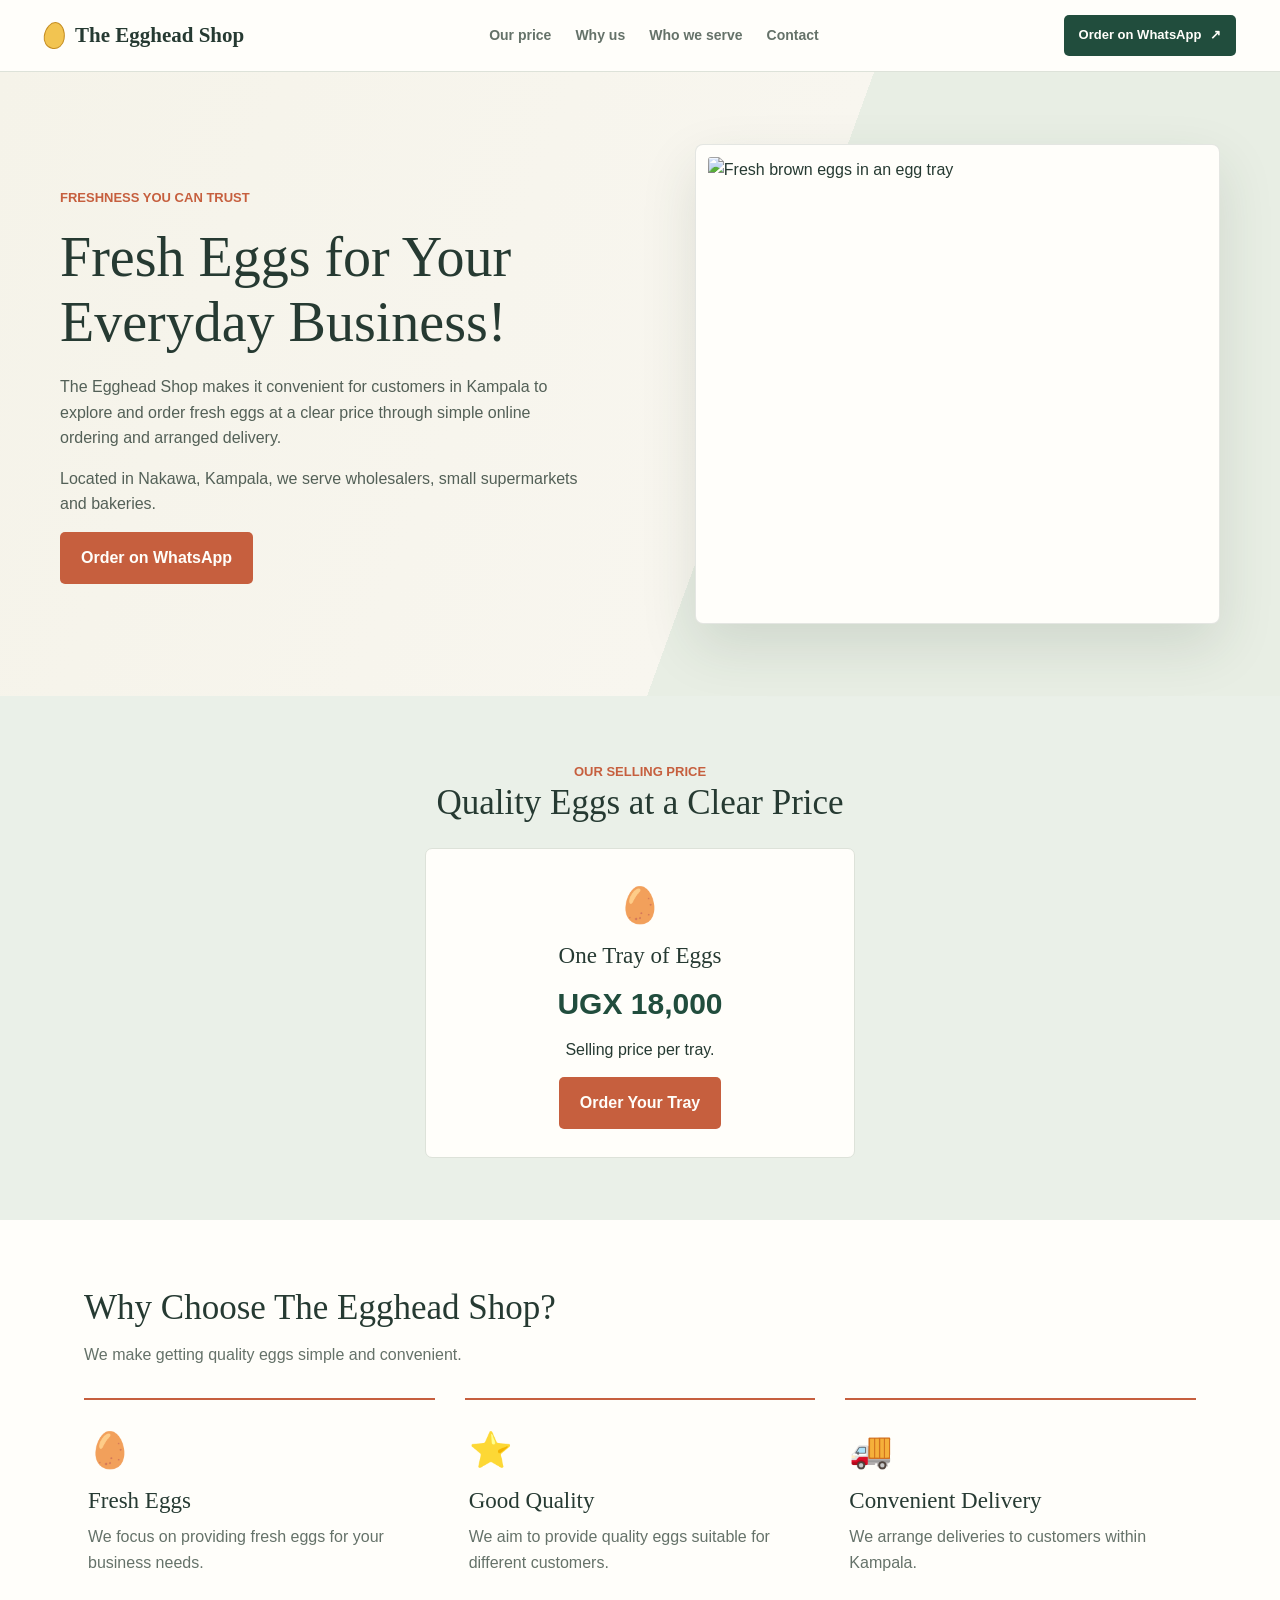
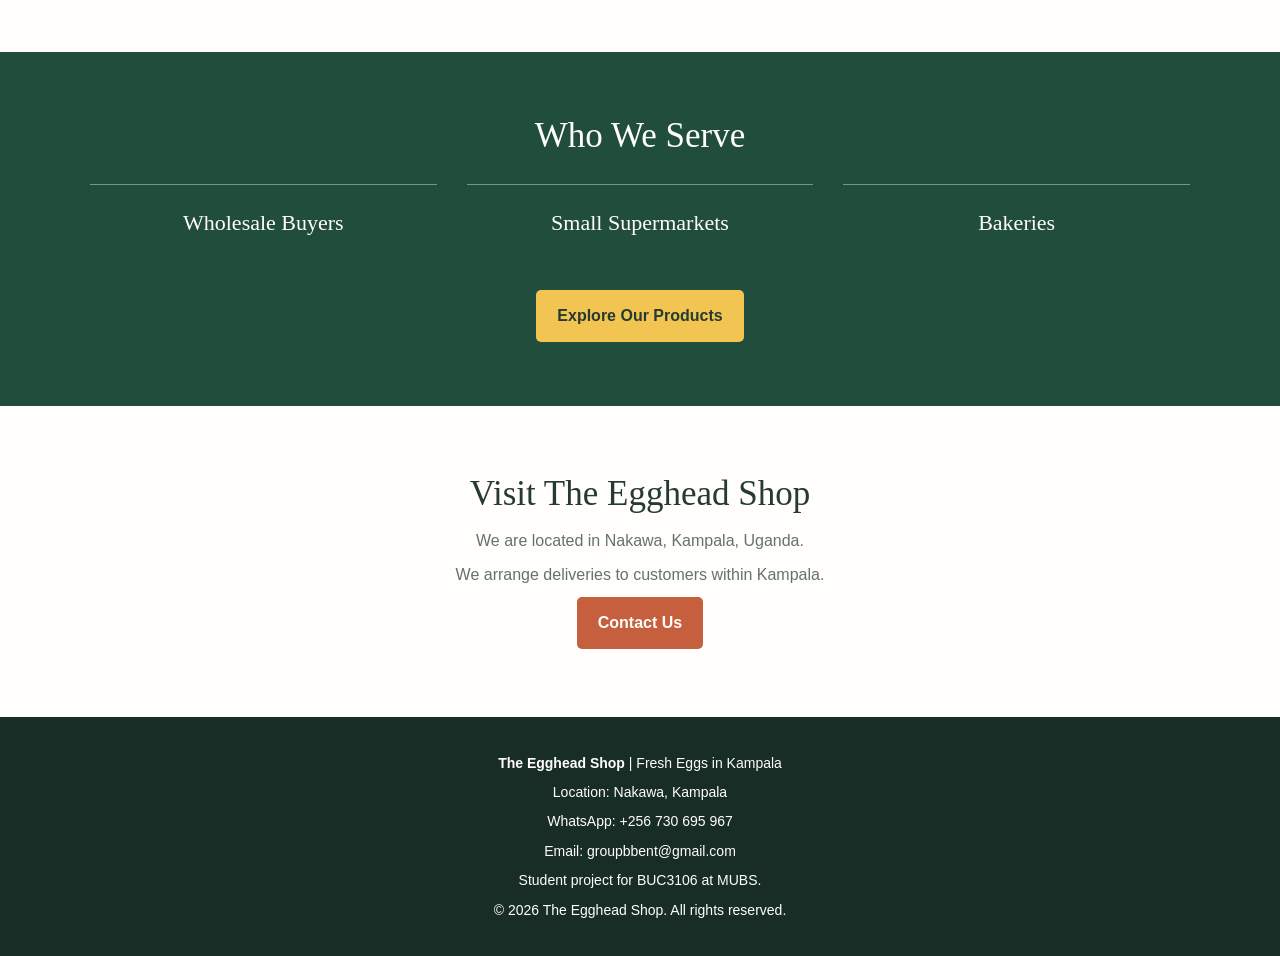
==== index.html @ 6b2ec55c "Add files via upload" ====
<!DOCTYPE html>
<html lang="en">
<head>
    <!-- Basic information about the website -->
    <meta charset="UTF-8">
    <meta name="viewport" content="width=device-width, initial-scale=1.0">
    <meta name="description" content="Fresh eggs for wholesalers, supermarkets and bakeries in Nakawa, Kampala. Order a tray from The Egghead Shop on WhatsApp.">
    <title>The Egghead Shop | Fresh Eggs in Kampala</title>

    <!-- Connect this page to the design file -->
    <link rel="stylesheet" href="style.css">
</head>

<body>

    <!-- WEBSITE NAVIGATION MENU -->
    <header id="home">
        <nav class="navbar">

            <a href="#home" class="logo">
                <span class="logo-mark" aria-hidden="true"></span>
                <span>The Egghead Shop</span>
            </a>

            <div class="nav-links" aria-label="Main navigation">
                <a href="#price">Our price</a>
                <a href="#benefits">Why us</a>
                <a href="#customers">Who we serve</a>
                <a href="#contact">Contact</a>
            </div>

            <a class="nav-order" href="https://wa.me/256730695967" target="_blank" rel="noopener noreferrer">Order on WhatsApp <span aria-hidden="true">↗</span></a>

        </nav>
    </header>


    <!-- MAIN WELCOME SECTION -->
    <main>

        <section class="hero">

            <div class="hero-content">

                <span class="small-heading">
                    FRESHNESS YOU CAN TRUST
                </span>

                <h1>
                    Fresh Eggs for Your Everyday Business!
                </h1>

                <p>
                    The Egghead Shop makes it convenient for
                    customers in Kampala to explore and order
                    fresh eggs at a clear price through simple
                    online ordering and arranged delivery.
                </p>

                <p>
                    Located in Nakawa, Kampala, we serve
                    wholesalers, small supermarkets and bakeries.
                </p>

                <a class="btn"
                   href="https://wa.me/256730695967"
                         target="_blank" rel="noopener noreferrer">
                    Order on WhatsApp
                </a>

            </div>

            <!-- Main egg photograph -->
            <div class="hero-image">

                 <img src="images/images.avif"
                     alt="Fresh brown eggs in an egg tray">

            </div>

        </section>


        <!-- OUR PRICE SECTION -->
        <section class="section center price-section" id="price">

            <span class="small-heading">
                OUR SELLING PRICE
            </span>

            <h2>Quality Eggs at a Clear Price</h2>

            <div class="info-card">

                <span class="card-icon">🥚</span>

                <h3>One Tray of Eggs</h3>

                <p class="price">
                    UGX 18,000
                </p>

                <p>
                    Selling price per tray.
                </p>

                <a class="btn"
                   href="https://wa.me/256730695967"
                         target="_blank" rel="noopener noreferrer">
                    Order Your Tray
                </a>

            </div>

        </section>


        <!-- REASONS CUSTOMERS SHOULD CHOOSE US -->
        <section class="section benefits-section" id="benefits">

            <h2>Why Choose The Egghead Shop?</h2>

            <p class="section-intro">
                We make getting quality eggs simple and convenient.
            </p>

            <div class="three-columns">

                <div class="info-card">

                    <span class="card-icon">🥚</span>

                    <h3>Fresh Eggs</h3>

                    <p>
                        We focus on providing fresh eggs
                        for your business needs.
                    </p>

                </div>


                <div class="info-card">

                    <span class="card-icon">⭐</span>

                    <h3>Good Quality</h3>

                    <p>
                        We aim to provide quality eggs
                        suitable for different customers.
                    </p>

                </div>


                <div class="info-card">

                    <span class="card-icon">🚚</span>

                    <h3>Convenient Delivery</h3>

                    <p>
                        We arrange deliveries to customers
                        within Kampala.
                    </p>

                </div>

            </div>

        </section>


        <!-- CUSTOMERS WE SERVE -->
        <section class="business-section" id="customers">

            <h2>Who We Serve</h2>

            <div class="three-columns">

                <div class="customer-card">
                    Wholesale Buyers
                </div>

                <div class="customer-card">
                    Small Supermarkets
                </div>

                <div class="customer-card">
                    Bakeries
                </div>

            </div>

            <a href="#price" class="btn">
                Explore Our Products
            </a>

        </section>


        <!-- OUR BUSINESS LOCATION -->
        <section class="section center contact-section" id="contact">

            <h2>Visit The Egghead Shop</h2>

            <p>
                We are located in Nakawa, Kampala, Uganda.
            </p>

            <p>
                We arrange deliveries to customers
                within Kampala.
            </p>

            <a class="btn"
               href="https://wa.me/256730695967"
                    target="_blank" rel="noopener noreferrer">
                Contact Us
            </a>

        </section>

    </main>


    <!-- WEBSITE FOOTER -->
    <footer>

        <p>
            <strong>The Egghead Shop</strong>
            | Fresh Eggs in Kampala
        </p>

        <p>Location: Nakawa, Kampala</p>

        <p>WhatsApp: +256 730 695 967</p>

        <p>Email: groupbbent@gmail.com</p>

        <p>
            Student project for BUC3106 at MUBS.
        </p>

        <p>
            &copy; 2026 The Egghead Shop. All rights reserved.
        </p>

    </footer>

</body>
</html>
---- style.css ----
/* =========================================
   THE EGGHEAD SHOP WEBSITE
   Main CSS Design File
   ========================================= */


/* 1. WEBSITE COLOURS */

:root {
    --yellow: #F2C451;
    --yellow-dark: #C58D21;
    --charcoal: #263A32;
    --green: #214D3D;
    --rust: #C65F3E;
    --white: #FFFEFA;
    --light: #F4F4ED;
    --border: #DDE2D9;
    --muted: #657269;
}


/* 2. GENERAL WEBSITE SETTINGS */

* {
    margin: 0;
    padding: 0;
    box-sizing: border-box;
}

html {
    scroll-behavior: smooth;
}

body {
    font-family: "Trebuchet MS", Arial, sans-serif;
    color: var(--charcoal);
    background: var(--white);
    line-height: 1.6;
}

h1,
h2,
h3 {
    font-family: Georgia, "Times New Roman", serif;
    font-weight: 500;
    line-height: 1.15;
}

a {
    text-decoration: none;
    color: inherit;
}


/* 3. NAVIGATION MENU */

header {
    background-color: rgba(255, 254, 250, 0.97);
    border-bottom: 1px solid var(--border);
    position: sticky;
    top: 0;
    z-index: 100;
}

.navbar {
    max-width: 1240px;
    margin: auto;
    padding: 15px 24px;

    display: flex;
    justify-content: space-between;
    align-items: center;
    flex-wrap: wrap;
    gap: 22px;
}

.logo {
    display: inline-flex;
    align-items: center;
    gap: 10px;
    font-family: Georgia, "Times New Roman", serif;
    font-size: 21px;
    font-weight: 700;
    color: var(--charcoal);
    white-space: nowrap;
}

.logo-mark {
    width: 21px;
    height: 27px;
    display: inline-block;
    background: var(--yellow);
    border: 1px solid var(--yellow-dark);
    border-radius: 50% 50% 48% 48% / 58% 58% 42% 42%;
    transform: rotate(9deg);
}

.nav-links {
    display: flex;
    align-items: center;
    flex-wrap: wrap;
    gap: 24px;
}

.nav-links a {
    font-size: 14px;
    font-weight: 700;
    color: var(--muted);
    transition: color 0.2s ease;
}

.nav-links a:hover,
.nav-links a:focus-visible {
    color: var(--rust);
}

.nav-order {
    color: var(--white);
    background: var(--green);
    padding: 10px 15px;
    border-radius: 5px;
    font-size: 13px;
    font-weight: 700;
    white-space: nowrap;
}

.nav-order span {
    margin-left: 5px;
}


/* 4. HOMEPAGE HERO SECTION */

.hero {
    background: linear-gradient(110deg, #F5F3E9 0%, #F8F6EF 58%, #E8EEE4 58%, #E8EEE4 100%);
    padding: 72px max(24px, calc((100% - 1160px) / 2));
    display: grid;
    grid-template-columns: 1fr 0.92fr;
    align-items: center;
    gap: 64px;
}

.hero-content {
    max-width: 560px;
}

.small-heading {
    color: var(--rust);
    font-size: 13px;
    font-weight: 700;
    letter-spacing: 0;
}

.hero h1 {
    max-width: 590px;
    font-size: 56px;
    margin: 16px 0 20px;
}

.hero p {
    max-width: 530px;
    font-size: 16px;
    margin-bottom: 15px;
    color: #536057;
}

.hero-image {
    width: 100%;
    padding: 12px;
    background: var(--white);
    border: 1px solid rgba(38, 58, 50, 0.12);
    border-radius: 8px;
    box-shadow: 0 22px 55px rgba(38, 58, 50, 0.13);
}

.hero-image img {
    display: block;
    width: 100%;
    aspect-ratio: 1.1;
    object-fit: cover;
    border-radius: 3px;
}


/* 5. BUTTON DESIGN */

.btn {
    display: inline-block;
    background-color: var(--rust);
    color: var(--white);
    padding: 13px 21px;
    border-radius: 5px;
    font-weight: bold;
    border: none;
    cursor: pointer;
    transition: background-color 0.2s ease, transform 0.2s ease;
}

.btn:hover {
    background-color: #A94A2E;
    transform: translateY(-2px);
}


/* 6. GENERAL SECTION DESIGN */

.section {
    max-width: 1160px;
    margin: auto;
    padding: 68px 24px;
}

.section h2 {
    font-size: 35px;
    margin-bottom: 14px;
}

.section-intro {
    margin-bottom: 30px;
    color: var(--muted);
}

.center {
    text-align: center;
}


/* 7. PRICE AND INFORMATION CARDS */

.info-card {
    background-color: transparent;
    border: 0;
    padding: 24px;
    text-align: center;
}

.info-card h3 {
    margin: 10px 0;
    font-size: 23px;
}

.card-icon {
    font-size: 35px;
}

.price {
    color: var(--green);
    font-size: 30px;
    font-weight: 700;
    margin: 9px 0;
}

.info-card .btn {
    margin-top: 15px;
}

.price-section {
    max-width: none;
    background: #EAF0E8;
    padding: 62px 24px;
}

.price-section .info-card {
    max-width: 430px;
    margin: 25px auto 0;
    padding: 28px;
    background: var(--white);
    border: 1px solid var(--border);
    border-radius: 7px;
}

.benefits-section .three-columns {
    margin-top: 28px;
}

.benefits-section .info-card {
    padding: 22px 4px 8px;
    border-top: 2px solid var(--rust);
    text-align: left;
}

.benefits-section .info-card p {
    color: var(--muted);
}


/* 8. THREE-COLUMN LAYOUT */

.three-columns {
    display: grid;
    grid-template-columns: repeat(3, 1fr);
    gap: 30px;
}


/* 9. CUSTOMERS WE SERVE SECTION */

.business-section {
    background-color: var(--green);
    color: var(--white);
    text-align: center;
    padding: 64px 24px;
}

.business-section h2 {
    margin-bottom: 28px;
    font-size: 35px;
}

.business-section .three-columns {
    max-width: 1100px;
    margin: 0 auto;
}

.customer-card {
    padding: 20px 10px;
    font-family: Georgia, "Times New Roman", serif;
    font-size: 22px;
    border-top: 1px solid rgba(255, 254, 250, 0.4);
}

.business-section .btn {
    margin-top: 30px;
    background: var(--yellow);
    color: var(--charcoal);
}

.contact-section p {
    margin: 9px 0;
    color: var(--muted);
}


/* 10. PRODUCT PAGE DESIGN */

.product-grid {
    display: grid;
    grid-template-columns: repeat(3, 1fr);
    gap: 25px;
}

.product-card {
    border: 1px solid var(--border);
    border-radius: 12px;
    overflow: hidden;
    background-color: var(--white);
    transition: 0.3s;
}

.product-card:hover {
    transform: translateY(-5px);
    box-shadow: 0 5px 18px rgba(0, 0, 0, 0.10);
}

.product-card img {
    width: 100%;
    height: 220px;
    object-fit: cover;
}

.product-info {
    padding: 20px;
}

.product-info h3 {
    margin-bottom: 10px;
}

.product-info p {
    margin-bottom: 12px;
}

.product-info .btn {
    margin-top: 5px;
}

.notice {
    background-color: #FFF5CF;
    padding: 20px;
    margin-top: 35px;
    border-radius: 10px;
}


/* 11. ABOUT PAGE DESIGN */

.about-hero {
    background-color: var(--light);
    text-align: center;
    padding: 65px 20px;
}

.about-hero h1 {
    font-size: 38px;
    margin: 12px 0;
}

.about-content {
    display: grid;
    grid-template-columns: 1fr 1fr;
    gap: 40px;
    align-items: center;
}

.about-content p {
    margin: 12px 0;
}

.about-image {
    width: 100%;
    height: 320px;
    object-fit: cover;
    border-radius: 12px;
}


/* 12. PAYMENT PAGE DESIGN */

.sample-warning {
    background-color: #FFF2C6;
    border: 2px solid var(--yellow);
    padding: 22px;
    border-radius: 10px;
    margin-bottom: 25px;
}

.sample-warning h3 {
    margin-bottom: 8px;
}

.payment-card {
    background-color: var(--light);
    padding: 25px;
    margin: 20px 0;
    border-radius: 12px;
    border: 1px solid var(--border);
}

.payment-card h2 {
    font-size: 22px;
    margin-bottom: 12px;
}

.payment-card p {
    margin: 7px 0;
}

.payment-card ol {
    padding-left: 25px;
    margin-top: 15px;
}

.payment-card li {
    padding: 4px 0;
}

.payment-info {
    margin-top: 25px;
}


/* 13. POLICIES PAGE DESIGN */

.policy-section {
    display: grid;
    gap: 22px;
}

.policy-card {
    background-color: var(--light);
    border: 1px solid var(--border);
    border-radius: 12px;
    padding: 25px;
}

.policy-card h2 {
    font-size: 22px;
    margin-bottom: 12px;
}

.policy-card p {
    margin-bottom: 12px;
}

.policy-card ul {
    padding-left: 22px;
}


/* 14. WEBSITE FOOTER */

footer {
    background-color: #182D25;
    color: var(--white);
    text-align: center;
    padding: 28px 15px;
    margin-top: 0;
}

footer p {
    margin: 7px 0;
    font-size: 14px;
}


/* 15. MOBILE PHONE RESPONSIVENESS */

@media (max-width: 768px) {

    /* Arrange menu items neatly on phones */
    .navbar {
        flex-direction: column;
        text-align: center;
        gap: 13px;
    }

    .nav-links {
        justify-content: center;
        gap: 10px 18px;
    }

    .nav-order {
        padding: 8px 13px;
    }

    /* Make homepage section fit phone screens */
    .hero {
        grid-template-columns: 1fr;
        text-align: center;
        padding: 44px 20px;
        gap: 30px;
        background: #F5F3E9;
    }

    .hero h1 {
        max-width: 580px;
        margin-left: auto;
        margin-right: auto;
        font-size: 42px;
    }

    .hero-image {
        width: 100%;
    }

    .hero-image img {
        aspect-ratio: 1.15;
    }

    /* Display cards one below another */
    .three-columns {
        grid-template-columns: 1fr;
        gap: 12px;
    }

    .product-grid {
        grid-template-columns: 1fr;
    }

    .about-content {
        grid-template-columns: 1fr;
    }

    .page-heading h1 {
        font-size: 30px;
    }

    .about-hero h1 {
        font-size: 30px;
    }

    .section h2 {
        font-size: 29px;
    }

    .nav-links a {
        font-size: 13px;
    }
}


/* 16. VERY SMALL PHONE SCREENS */

@media (max-width: 380px) {

    .logo {
        font-size: 18px;
    }

    .nav-links {
        gap: 9px;
    }

    .nav-links a {
        font-size: 12px;
    }

    .hero h1 {
        font-size: 34px;
    }
}
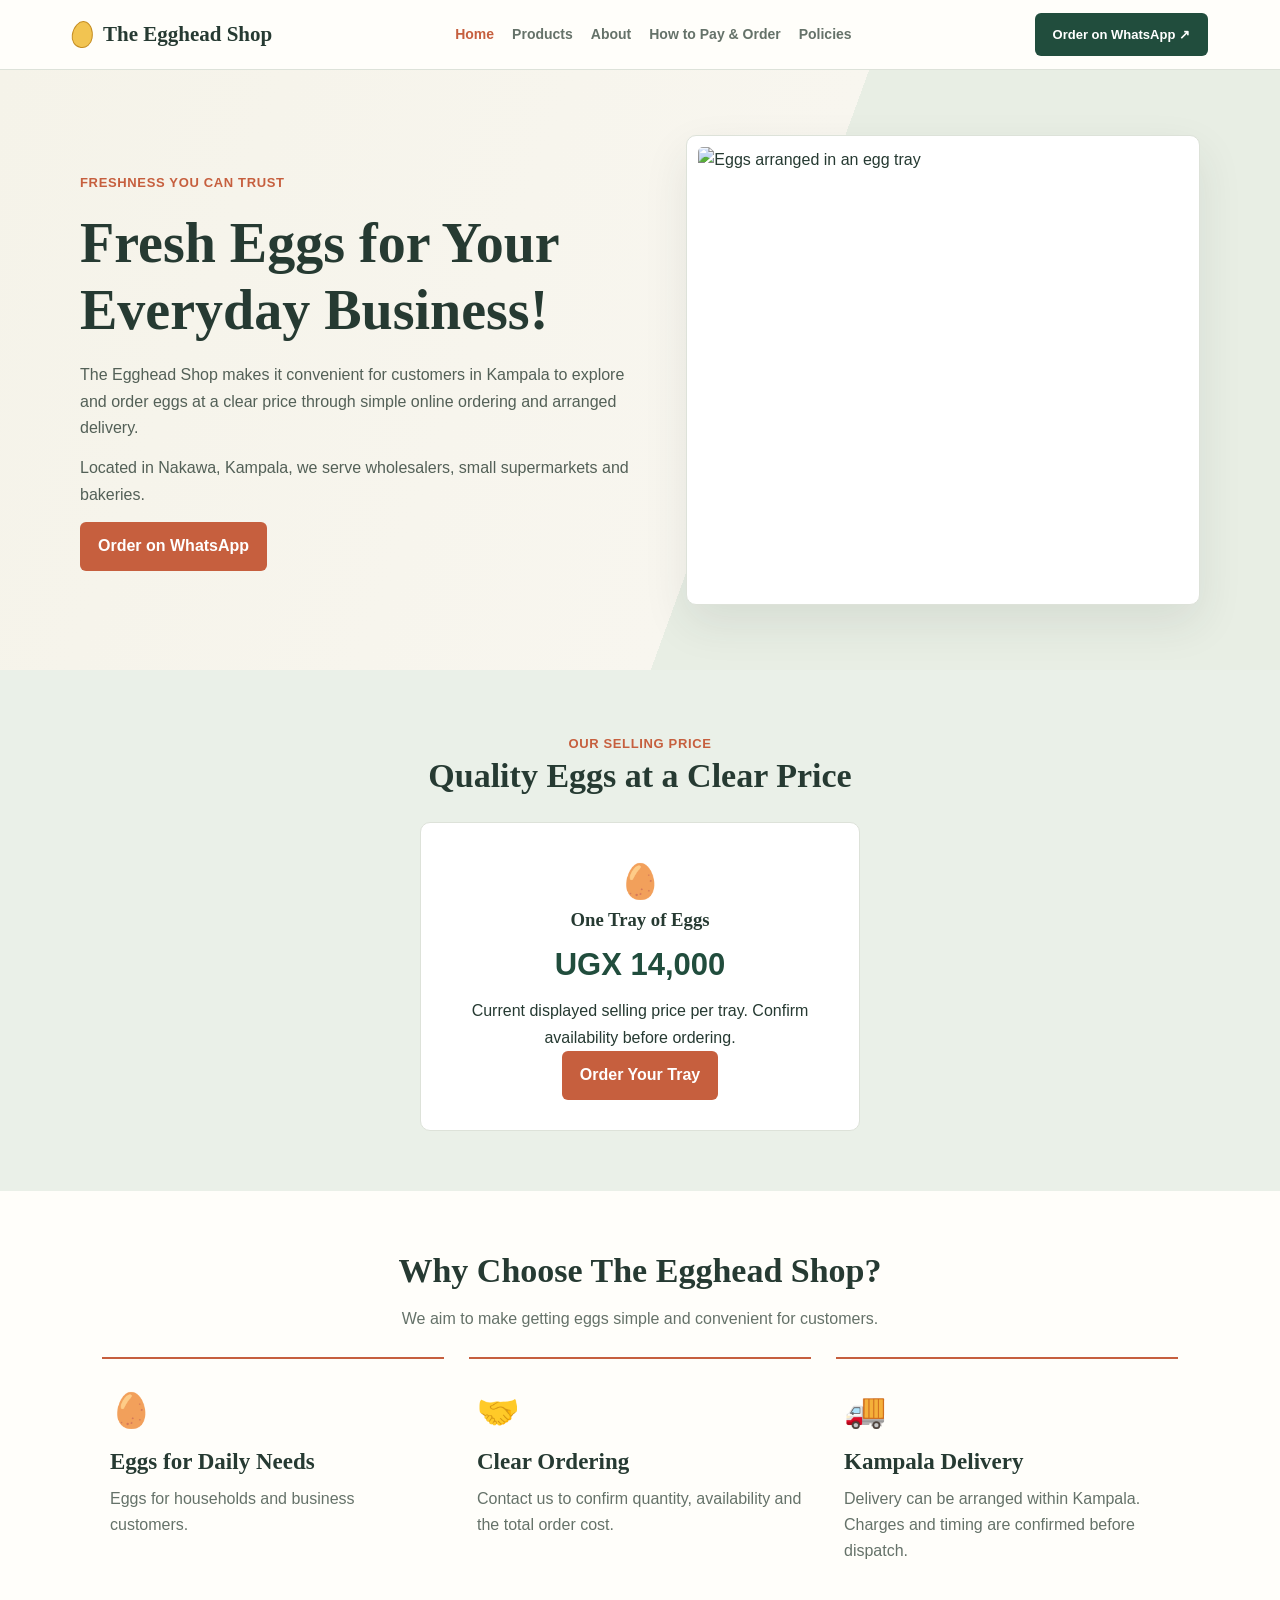
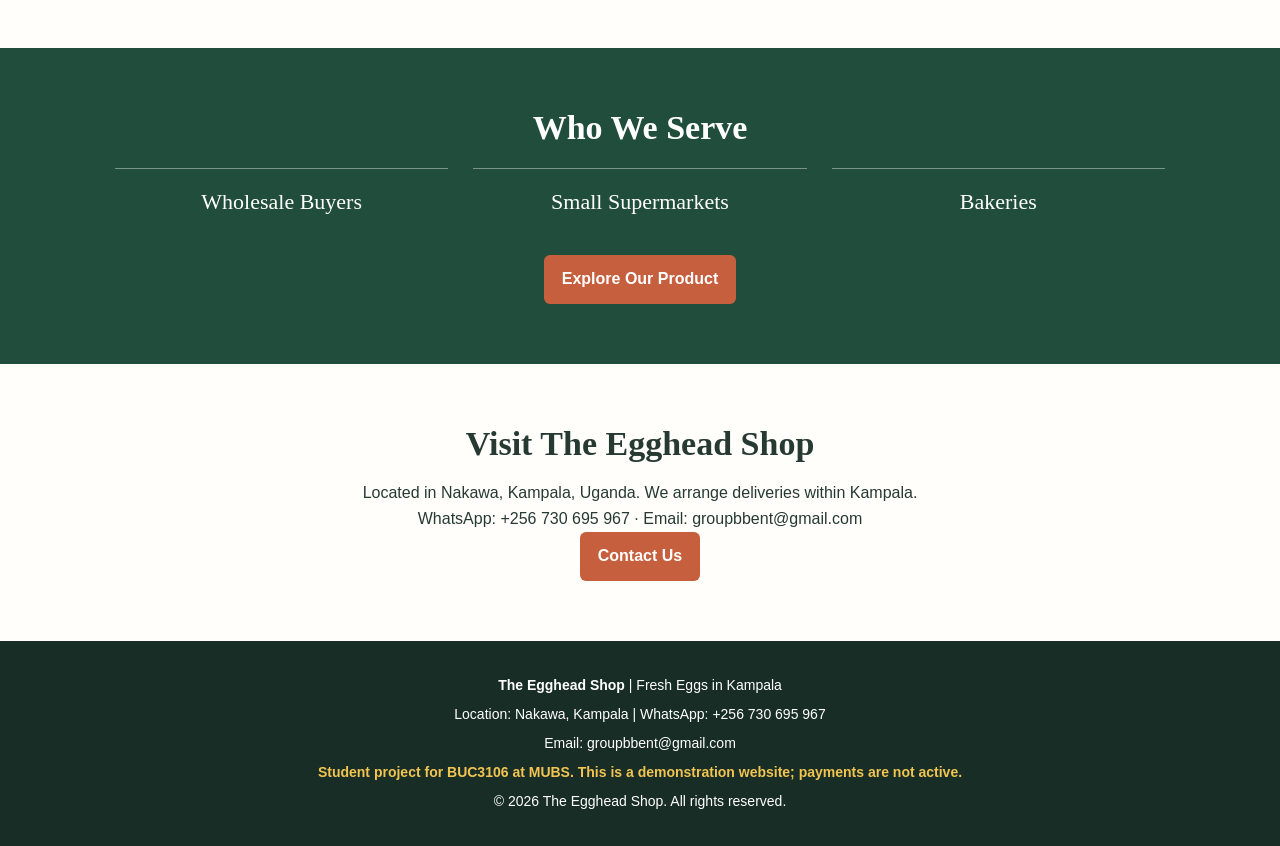
==== commit 088fecd8: "Add files via upload Update Egghead website to meet lecturer's requirements" ====
--- a/index.html
+++ b/index.html
@@ -1,254 +1,70 @@
-
-<!DOCTYPE html>
-<html lang="en">
-<head>
-    <!-- Basic information about the website -->
-    <meta charset="UTF-8">
-    <meta name="viewport" content="width=device-width, initial-scale=1.0">
-    <meta name="description" content="Fresh eggs for wholesalers, supermarkets and bakeries in Nakawa, Kampala. Order a tray from The Egghead Shop on WhatsApp.">
-    <title>The Egghead Shop | Fresh Eggs in Kampala</title>
-
-    <!-- Connect this page to the design file -->
-    <link rel="stylesheet" href="style.css">
-</head>
-
-<body>
-
-    <!-- WEBSITE NAVIGATION MENU -->
-    <header id="home">
-        <nav class="navbar">
-
-            <a href="#home" class="logo">
-                <span class="logo-mark" aria-hidden="true"></span>
-                <span>The Egghead Shop</span>
-            </a>
-
-            <div class="nav-links" aria-label="Main navigation">
-                <a href="#price">Our price</a>
-                <a href="#benefits">Why us</a>
-                <a href="#customers">Who we serve</a>
-                <a href="#contact">Contact</a>
-            </div>
-
-            <a class="nav-order" href="https://wa.me/256730695967" target="_blank" rel="noopener noreferrer">Order on WhatsApp <span aria-hidden="true">↗</span></a>
-
-        </nav>
-    </header>
-
-
-    <!-- MAIN WELCOME SECTION -->
-    <main>
-
-        <section class="hero">
-
-            <div class="hero-content">
-
-                <span class="small-heading">
-                    FRESHNESS YOU CAN TRUST
-                </span>
-
-                <h1>
-                    Fresh Eggs for Your Everyday Business!
-                </h1>
-
-                <p>
-                    The Egghead Shop makes it convenient for
-                    customers in Kampala to explore and order
-                    fresh eggs at a clear price through simple
-                    online ordering and arranged delivery.
-                </p>
-
-                <p>
-                    Located in Nakawa, Kampala, we serve
-                    wholesalers, small supermarkets and bakeries.
-                </p>
-
-                <a class="btn"
-                   href="https://wa.me/256730695967"
-                         target="_blank" rel="noopener noreferrer">
-                    Order on WhatsApp
-                </a>
-
-            </div>
-
-            <!-- Main egg photograph -->
-            <div class="hero-image">
-
-                 <img src="images/images.avif"
-                     alt="Fresh brown eggs in an egg tray">
-
-            </div>
-
-        </section>
-
-
-        <!-- OUR PRICE SECTION -->
-        <section class="section center price-section" id="price">
-
-            <span class="small-heading">
-                OUR SELLING PRICE
-            </span>
-
-            <h2>Quality Eggs at a Clear Price</h2>
-
-            <div class="info-card">
-
-                <span class="card-icon">🥚</span>
-
-                <h3>One Tray of Eggs</h3>
-
-                <p class="price">
-                    UGX 18,000
-                </p>
-
-                <p>
-                    Selling price per tray.
-                </p>
-
-                <a class="btn"
-                   href="https://wa.me/256730695967"
-                         target="_blank" rel="noopener noreferrer">
-                    Order Your Tray
-                </a>
-
-            </div>
-
-        </section>
-
-
-        <!-- REASONS CUSTOMERS SHOULD CHOOSE US -->
-        <section class="section benefits-section" id="benefits">
-
-            <h2>Why Choose The Egghead Shop?</h2>
-
-            <p class="section-intro">
-                We make getting quality eggs simple and convenient.
-            </p>
-
-            <div class="three-columns">
-
-                <div class="info-card">
-
-                    <span class="card-icon">🥚</span>
-
-                    <h3>Fresh Eggs</h3>
-
-                    <p>
-                        We focus on providing fresh eggs
-                        for your business needs.
-                    </p>
-
-                </div>
-
-
-                <div class="info-card">
-
-                    <span class="card-icon">⭐</span>
-
-                    <h3>Good Quality</h3>
-
-                    <p>
-                        We aim to provide quality eggs
-                        suitable for different customers.
-                    </p>
-
-                </div>
-
-
-                <div class="info-card">
-
-                    <span class="card-icon">🚚</span>
-
-                    <h3>Convenient Delivery</h3>
-
-                    <p>
-                        We arrange deliveries to customers
-                        within Kampala.
-                    </p>
-
-                </div>
-
-            </div>
-
-        </section>
-
-
-        <!-- CUSTOMERS WE SERVE -->
-        <section class="business-section" id="customers">
-
-            <h2>Who We Serve</h2>
-
-            <div class="three-columns">
-
-                <div class="customer-card">
-                    Wholesale Buyers
-                </div>
-
-                <div class="customer-card">
-                    Small Supermarkets
-                </div>
-
-                <div class="customer-card">
-                    Bakeries
-                </div>
-
-            </div>
-
-            <a href="#price" class="btn">
-                Explore Our Products
-            </a>
-
-        </section>
-
-
-        <!-- OUR BUSINESS LOCATION -->
-        <section class="section center contact-section" id="contact">
-
-            <h2>Visit The Egghead Shop</h2>
-
-            <p>
-                We are located in Nakawa, Kampala, Uganda.
-            </p>
-
-            <p>
-                We arrange deliveries to customers
-                within Kampala.
-            </p>
-
-            <a class="btn"
-               href="https://wa.me/256730695967"
-                    target="_blank" rel="noopener noreferrer">
-                Contact Us
-            </a>
-
-        </section>
-
-    </main>
-
-
-    <!-- WEBSITE FOOTER -->
-    <footer>
-
-        <p>
-            <strong>The Egghead Shop</strong>
-            | Fresh Eggs in Kampala
-        </p>
-
-        <p>Location: Nakawa, Kampala</p>
-
-        <p>WhatsApp: +256 730 695 967</p>
-
-        <p>Email: groupbbent@gmail.com</p>
-
-        <p>
-            Student project for BUC3106 at MUBS.
-        </p>
-
-        <p>
-            &copy; 2026 The Egghead Shop. All rights reserved.
-        </p>
-
-    </footer>
-
-</body>
-</html>
+<!DOCTYPE html>
+<html lang="en">
+<head>
+<meta charset="UTF-8">
+<meta name="viewport" content="width=device-width, initial-scale=1.0">
+<meta name="description" content="The Egghead Shop in Nakawa, Kampala. Eggs for wholesalers, small supermarkets and bakeries.">
+<title>Home | The Egghead Shop</title>
+<link rel="stylesheet" href="style.css">
+</head>
+<body>
+<header>
+<nav class="navbar" aria-label="Main navigation">
+<a class="logo" href="index.html"><span class="logo-mark" aria-hidden="true"></span><span>The Egghead Shop</span></a>
+<div class="nav-links">
+<a href="index.html" aria-current="page">Home</a>
+<a href="products.html" >Products</a>
+<a href="about.html" >About</a>
+<a href="order.html" >How to Pay &amp; Order</a>
+<a href="policies.html" >Policies</a>
+</div>
+<a class="nav-order" href="https://wa.me/256730695967" target="_blank" rel="noopener noreferrer">Order on WhatsApp ↗</a>
+</nav></header>
+<main>
+
+<section class="hero">
+<div class="hero-content">
+<span class="small-heading">FRESHNESS YOU CAN TRUST</span>
+<h1>Fresh Eggs for Your Everyday Business!</h1>
+<p>The Egghead Shop makes it convenient for customers in Kampala to explore and order eggs at a clear price through simple online ordering and arranged delivery.</p>
+<p>Located in Nakawa, Kampala, we serve wholesalers, small supermarkets and bakeries.</p>
+<a class="btn" href="https://wa.me/256730695967" target="_blank" rel="noopener noreferrer">Order on WhatsApp</a>
+</div>
+<div class="hero-image"><img src="images/images.avif" alt="Eggs arranged in an egg tray"></div>
+</section>
+<section class="section price-section center">
+<span class="small-heading">OUR SELLING PRICE</span>
+<h2>Quality Eggs at a Clear Price</h2>
+<div class="price-card"><span class="card-icon">🥚</span><h3>One Tray of Eggs</h3><p class="price">UGX 14,000</p><p>Current displayed selling price per tray. Confirm availability before ordering.</p><a class="btn" href="https://wa.me/256730695967" target="_blank" rel="noopener noreferrer">Order Your Tray</a></div>
+</section>
+<section class="section">
+<h2 class="center">Why Choose The Egghead Shop?</h2>
+<p class="section-intro center">We aim to make getting eggs simple and convenient for customers.</p>
+<div class="three-columns">
+<div class="info-card"><span class="card-icon">🥚</span><h3>Eggs for Daily Needs</h3><p>Eggs for households and business customers.</p></div>
+<div class="info-card"><span class="card-icon">🤝</span><h3>Clear Ordering</h3><p>Contact us to confirm quantity, availability and the total order cost.</p></div>
+<div class="info-card"><span class="card-icon">🚚</span><h3>Kampala Delivery</h3><p>Delivery can be arranged within Kampala. Charges and timing are confirmed before dispatch.</p></div>
+</div>
+</section>
+<section class="business-section">
+<h2>Who We Serve</h2>
+<div class="three-columns"><div class="customer-card">Wholesale Buyers</div><div class="customer-card">Small Supermarkets</div><div class="customer-card">Bakeries</div></div>
+<a class="btn" href="products.html">Explore Our Product</a>
+</section>
+<section class="section center">
+<h2>Visit The Egghead Shop</h2>
+<p>Located in Nakawa, Kampala, Uganda. We arrange deliveries within Kampala.</p>
+<p>WhatsApp: +256 730 695 967 · Email: groupbbent@gmail.com</p>
+<a class="btn" href="https://wa.me/256730695967" target="_blank" rel="noopener noreferrer">Contact Us</a>
+</section>
+
+</main>
+<footer>
+<p><strong>The Egghead Shop</strong> | Fresh Eggs in Kampala</p>
+<p>Location: Nakawa, Kampala | WhatsApp: +256 730 695 967</p>
+<p>Email: groupbbent@gmail.com</p>
+<p class="disclaimer">Student project for BUC3106 at MUBS. This is a demonstration website; payments are not active.</p>
+<p>© 2026 The Egghead Shop. All rights reserved.</p>
+</footer>
+</body>
+</html>
--- a/style.css
+++ b/style.css
@@ -1,602 +1,71 @@
-
-/* =========================================
-   THE EGGHEAD SHOP WEBSITE
-   Main CSS Design File
-   ========================================= */
-
-
-/* 1. WEBSITE COLOURS */
-
-:root {
-    --yellow: #F2C451;
-    --yellow-dark: #C58D21;
-    --charcoal: #263A32;
-    --green: #214D3D;
-    --rust: #C65F3E;
-    --white: #FFFEFA;
-    --light: #F4F4ED;
-    --border: #DDE2D9;
-    --muted: #657269;
-}
-
-
-/* 2. GENERAL WEBSITE SETTINGS */
-
-* {
-    margin: 0;
-    padding: 0;
-    box-sizing: border-box;
-}
-
-html {
-    scroll-behavior: smooth;
-}
-
-body {
-    font-family: "Trebuchet MS", Arial, sans-serif;
-    color: var(--charcoal);
-    background: var(--white);
-    line-height: 1.6;
-}
-
-h1,
-h2,
-h3 {
-    font-family: Georgia, "Times New Roman", serif;
-    font-weight: 500;
-    line-height: 1.15;
-}
-
-a {
-    text-decoration: none;
-    color: inherit;
-}
-
-
-/* 3. NAVIGATION MENU */
-
-header {
-    background-color: rgba(255, 254, 250, 0.97);
-    border-bottom: 1px solid var(--border);
-    position: sticky;
-    top: 0;
-    z-index: 100;
-}
-
-.navbar {
-    max-width: 1240px;
-    margin: auto;
-    padding: 15px 24px;
-
-    display: flex;
-    justify-content: space-between;
-    align-items: center;
-    flex-wrap: wrap;
-    gap: 22px;
-}
-
-.logo {
-    display: inline-flex;
-    align-items: center;
-    gap: 10px;
-    font-family: Georgia, "Times New Roman", serif;
-    font-size: 21px;
-    font-weight: 700;
-    color: var(--charcoal);
-    white-space: nowrap;
-}
-
-.logo-mark {
-    width: 21px;
-    height: 27px;
-    display: inline-block;
-    background: var(--yellow);
-    border: 1px solid var(--yellow-dark);
-    border-radius: 50% 50% 48% 48% / 58% 58% 42% 42%;
-    transform: rotate(9deg);
-}
-
-.nav-links {
-    display: flex;
-    align-items: center;
-    flex-wrap: wrap;
-    gap: 24px;
-}
-
-.nav-links a {
-    font-size: 14px;
-    font-weight: 700;
-    color: var(--muted);
-    transition: color 0.2s ease;
-}
-
-.nav-links a:hover,
-.nav-links a:focus-visible {
-    color: var(--rust);
-}
-
-.nav-order {
-    color: var(--white);
-    background: var(--green);
-    padding: 10px 15px;
-    border-radius: 5px;
-    font-size: 13px;
-    font-weight: 700;
-    white-space: nowrap;
-}
-
-.nav-order span {
-    margin-left: 5px;
-}
-
-
-/* 4. HOMEPAGE HERO SECTION */
-
-.hero {
-    background: linear-gradient(110deg, #F5F3E9 0%, #F8F6EF 58%, #E8EEE4 58%, #E8EEE4 100%);
-    padding: 72px max(24px, calc((100% - 1160px) / 2));
-    display: grid;
-    grid-template-columns: 1fr 0.92fr;
-    align-items: center;
-    gap: 64px;
-}
-
-.hero-content {
-    max-width: 560px;
-}
-
-.small-heading {
-    color: var(--rust);
-    font-size: 13px;
-    font-weight: 700;
-    letter-spacing: 0;
-}
-
-.hero h1 {
-    max-width: 590px;
-    font-size: 56px;
-    margin: 16px 0 20px;
-}
-
-.hero p {
-    max-width: 530px;
-    font-size: 16px;
-    margin-bottom: 15px;
-    color: #536057;
-}
-
-.hero-image {
-    width: 100%;
-    padding: 12px;
-    background: var(--white);
-    border: 1px solid rgba(38, 58, 50, 0.12);
-    border-radius: 8px;
-    box-shadow: 0 22px 55px rgba(38, 58, 50, 0.13);
-}
-
-.hero-image img {
-    display: block;
-    width: 100%;
-    aspect-ratio: 1.1;
-    object-fit: cover;
-    border-radius: 3px;
-}
-
-
-/* 5. BUTTON DESIGN */
-
-.btn {
-    display: inline-block;
-    background-color: var(--rust);
-    color: var(--white);
-    padding: 13px 21px;
-    border-radius: 5px;
-    font-weight: bold;
-    border: none;
-    cursor: pointer;
-    transition: background-color 0.2s ease, transform 0.2s ease;
-}
-
-.btn:hover {
-    background-color: #A94A2E;
-    transform: translateY(-2px);
-}
-
-
-/* 6. GENERAL SECTION DESIGN */
-
-.section {
-    max-width: 1160px;
-    margin: auto;
-    padding: 68px 24px;
-}
-
-.section h2 {
-    font-size: 35px;
-    margin-bottom: 14px;
-}
-
-.section-intro {
-    margin-bottom: 30px;
-    color: var(--muted);
-}
-
-.center {
-    text-align: center;
-}
-
-
-/* 7. PRICE AND INFORMATION CARDS */
-
-.info-card {
-    background-color: transparent;
-    border: 0;
-    padding: 24px;
-    text-align: center;
-}
-
-.info-card h3 {
-    margin: 10px 0;
-    font-size: 23px;
-}
-
-.card-icon {
-    font-size: 35px;
-}
-
-.price {
-    color: var(--green);
-    font-size: 30px;
-    font-weight: 700;
-    margin: 9px 0;
-}
-
-.info-card .btn {
-    margin-top: 15px;
-}
-
-.price-section {
-    max-width: none;
-    background: #EAF0E8;
-    padding: 62px 24px;
-}
-
-.price-section .info-card {
-    max-width: 430px;
-    margin: 25px auto 0;
-    padding: 28px;
-    background: var(--white);
-    border: 1px solid var(--border);
-    border-radius: 7px;
-}
-
-.benefits-section .three-columns {
-    margin-top: 28px;
-}
-
-.benefits-section .info-card {
-    padding: 22px 4px 8px;
-    border-top: 2px solid var(--rust);
-    text-align: left;
-}
-
-.benefits-section .info-card p {
-    color: var(--muted);
-}
-
-
-/* 8. THREE-COLUMN LAYOUT */
-
-.three-columns {
-    display: grid;
-    grid-template-columns: repeat(3, 1fr);
-    gap: 30px;
-}
-
-
-/* 9. CUSTOMERS WE SERVE SECTION */
-
-.business-section {
-    background-color: var(--green);
-    color: var(--white);
-    text-align: center;
-    padding: 64px 24px;
-}
-
-.business-section h2 {
-    margin-bottom: 28px;
-    font-size: 35px;
-}
-
-.business-section .three-columns {
-    max-width: 1100px;
-    margin: 0 auto;
-}
-
-.customer-card {
-    padding: 20px 10px;
-    font-family: Georgia, "Times New Roman", serif;
-    font-size: 22px;
-    border-top: 1px solid rgba(255, 254, 250, 0.4);
-}
-
-.business-section .btn {
-    margin-top: 30px;
-    background: var(--yellow);
-    color: var(--charcoal);
-}
-
-.contact-section p {
-    margin: 9px 0;
-    color: var(--muted);
-}
-
-
-/* 10. PRODUCT PAGE DESIGN */
-
-.product-grid {
-    display: grid;
-    grid-template-columns: repeat(3, 1fr);
-    gap: 25px;
-}
-
-.product-card {
-    border: 1px solid var(--border);
-    border-radius: 12px;
-    overflow: hidden;
-    background-color: var(--white);
-    transition: 0.3s;
-}
-
-.product-card:hover {
-    transform: translateY(-5px);
-    box-shadow: 0 5px 18px rgba(0, 0, 0, 0.10);
-}
-
-.product-card img {
-    width: 100%;
-    height: 220px;
-    object-fit: cover;
-}
-
-.product-info {
-    padding: 20px;
-}
-
-.product-info h3 {
-    margin-bottom: 10px;
-}
-
-.product-info p {
-    margin-bottom: 12px;
-}
-
-.product-info .btn {
-    margin-top: 5px;
-}
-
-.notice {
-    background-color: #FFF5CF;
-    padding: 20px;
-    margin-top: 35px;
-    border-radius: 10px;
-}
-
-
-/* 11. ABOUT PAGE DESIGN */
-
-.about-hero {
-    background-color: var(--light);
-    text-align: center;
-    padding: 65px 20px;
-}
-
-.about-hero h1 {
-    font-size: 38px;
-    margin: 12px 0;
-}
-
-.about-content {
-    display: grid;
-    grid-template-columns: 1fr 1fr;
-    gap: 40px;
-    align-items: center;
-}
-
-.about-content p {
-    margin: 12px 0;
-}
-
-.about-image {
-    width: 100%;
-    height: 320px;
-    object-fit: cover;
-    border-radius: 12px;
-}
-
-
-/* 12. PAYMENT PAGE DESIGN */
-
-.sample-warning {
-    background-color: #FFF2C6;
-    border: 2px solid var(--yellow);
-    padding: 22px;
-    border-radius: 10px;
-    margin-bottom: 25px;
-}
-
-.sample-warning h3 {
-    margin-bottom: 8px;
-}
-
-.payment-card {
-    background-color: var(--light);
-    padding: 25px;
-    margin: 20px 0;
-    border-radius: 12px;
-    border: 1px solid var(--border);
-}
-
-.payment-card h2 {
-    font-size: 22px;
-    margin-bottom: 12px;
-}
-
-.payment-card p {
-    margin: 7px 0;
-}
-
-.payment-card ol {
-    padding-left: 25px;
-    margin-top: 15px;
-}
-
-.payment-card li {
-    padding: 4px 0;
-}
-
-.payment-info {
-    margin-top: 25px;
-}
-
-
-/* 13. POLICIES PAGE DESIGN */
-
-.policy-section {
-    display: grid;
-    gap: 22px;
-}
-
-.policy-card {
-    background-color: var(--light);
-    border: 1px solid var(--border);
-    border-radius: 12px;
-    padding: 25px;
-}
-
-.policy-card h2 {
-    font-size: 22px;
-    margin-bottom: 12px;
-}
-
-.policy-card p {
-    margin-bottom: 12px;
-}
-
-.policy-card ul {
-    padding-left: 22px;
-}
-
-
-/* 14. WEBSITE FOOTER */
-
-footer {
-    background-color: #182D25;
-    color: var(--white);
-    text-align: center;
-    padding: 28px 15px;
-    margin-top: 0;
-}
-
-footer p {
-    margin: 7px 0;
-    font-size: 14px;
-}
-
-
-/* 15. MOBILE PHONE RESPONSIVENESS */
-
-@media (max-width: 768px) {
-
-    /* Arrange menu items neatly on phones */
-    .navbar {
-        flex-direction: column;
-        text-align: center;
-        gap: 13px;
-    }
-
-    .nav-links {
-        justify-content: center;
-        gap: 10px 18px;
-    }
-
-    .nav-order {
-        padding: 8px 13px;
-    }
-
-    /* Make homepage section fit phone screens */
-    .hero {
-        grid-template-columns: 1fr;
-        text-align: center;
-        padding: 44px 20px;
-        gap: 30px;
-        background: #F5F3E9;
-    }
-
-    .hero h1 {
-        max-width: 580px;
-        margin-left: auto;
-        margin-right: auto;
-        font-size: 42px;
-    }
-
-    .hero-image {
-        width: 100%;
-    }
-
-    .hero-image img {
-        aspect-ratio: 1.15;
-    }
-
-    /* Display cards one below another */
-    .three-columns {
-        grid-template-columns: 1fr;
-        gap: 12px;
-    }
-
-    .product-grid {
-        grid-template-columns: 1fr;
-    }
-
-    .about-content {
-        grid-template-columns: 1fr;
-    }
-
-    .page-heading h1 {
-        font-size: 30px;
-    }
-
-    .about-hero h1 {
-        font-size: 30px;
-    }
-
-    .section h2 {
-        font-size: 29px;
-    }
-
-    .nav-links a {
-        font-size: 13px;
-    }
-}
-
-
-/* 16. VERY SMALL PHONE SCREENS */
-
-@media (max-width: 380px) {
-
-    .logo {
-        font-size: 18px;
-    }
-
-    .nav-links {
-        gap: 9px;
-    }
-
-    .nav-links a {
-        font-size: 12px;
-    }
-
-    .hero h1 {
-        font-size: 34px;
-    }
-}
+/* THE EGGHEAD SHOP — refreshed styles, keeping the original green, cream and gold look */
+:root{--yellow:#F2C451;--yellow-dark:#C58D21;--charcoal:#263A32;--green:#214D3D;--rust:#C65F3E;--white:#FFFEFA;--light:#F4F4ED;--border:#DDE2D9;--muted:#657269}
+*{box-sizing:border-box;margin:0;padding:0}
+html{scroll-behavior:smooth}
+body{font-family:"Trebuchet MS",Arial,sans-serif;color:var(--charcoal);background:var(--white);line-height:1.65}
+h1,h2,h3{font-family:Georgia,"Times New Roman",serif;line-height:1.2;font-weight:600}
+a{color:inherit;text-decoration:none}
+img{max-width:100%;display:block}
+header{background:rgba(255,254,250,.98);border-bottom:1px solid var(--border);position:sticky;top:0;z-index:20}
+.navbar{max-width:1180px;margin:auto;padding:13px 22px;display:flex;align-items:center;justify-content:space-between;gap:18px;flex-wrap:wrap}
+.logo{display:flex;align-items:center;gap:10px;font:700 21px Georgia,serif;white-space:nowrap}
+.logo-mark{width:21px;height:27px;background:var(--yellow);border:1px solid var(--yellow-dark);border-radius:50% 50% 48% 48%/58% 58% 42% 42%;transform:rotate(9deg)}
+.nav-links{display:flex;gap:18px;align-items:center;flex-wrap:wrap}
+.nav-links a{font-size:14px;font-weight:700;color:var(--muted)}
+.nav-links a:hover,.nav-links a[aria-current="page"]{color:var(--rust)}
+.nav-order,.btn{display:inline-block;background:var(--rust);color:white;padding:11px 18px;border-radius:6px;font-weight:700}
+.nav-order{background:var(--green);font-size:13px}
+.btn:hover,.nav-order:hover{filter:brightness(.92)}
+.hero{background:linear-gradient(110deg,#F5F3E9 0%,#F8F6EF 58%,#E8EEE4 58%,#E8EEE4 100%);padding:65px max(22px,calc((100% - 1120px)/2));display:grid;grid-template-columns:1fr .92fr;gap:48px;align-items:center}
+.hero h1{font-size:clamp(38px,5vw,56px);margin:14px 0 18px}
+.hero p{color:#536057;margin:0 0 14px}
+.small-heading{font-size:13px;font-weight:800;color:var(--rust);letter-spacing:.05em}
+.hero-image{padding:11px;background:white;border:1px solid var(--border);border-radius:10px;box-shadow:0 18px 45px #263a3218}
+.hero-image img{width:100%;aspect-ratio:1.1;object-fit:cover;border-radius:5px}
+.section{max-width:1120px;margin:auto;padding:60px 22px}
+.section h2,.business-section h2{font-size:34px;margin-bottom:15px}
+.center{text-align:center}
+.section-intro{color:var(--muted);margin-bottom:24px}
+.price-section{max-width:none;background:#EAF0E8}
+.price-card{max-width:440px;margin:25px auto 0;background:white;border:1px solid var(--border);border-radius:10px;padding:30px;text-align:center}
+.price{font-size:31px;font-weight:800;color:var(--green);margin:8px 0}
+.card-icon{font-size:34px}
+.three-columns{display:grid;grid-template-columns:repeat(3,1fr);gap:25px}
+.info-card{padding:23px 8px;border-top:2px solid var(--rust)}
+.info-card h3{font-size:23px;margin:10px 0}
+.info-card p{color:var(--muted)}
+.business-section{background:var(--green);color:white;text-align:center;padding:60px 22px}
+.business-section .three-columns{max-width:1050px;margin:20px auto}
+.customer-card{padding:20px;border-top:1px solid #ffffff66;font:22px Georgia,serif}
+.page-heading{background:var(--light);text-align:center;padding:55px 22px}
+.page-heading h1{font-size:clamp(32px,4vw,44px);margin:10px 0}
+.page-heading p{max-width:720px;margin:auto;color:var(--muted)}
+.product-grid{display:grid;grid-template-columns:repeat(auto-fit,minmax(240px,1fr));gap:24px}
+.product-card,.policy-card,.payment-card{border:1px solid var(--border);border-radius:11px;overflow:hidden;background:white}
+.product-card img{width:100%;height:220px;object-fit:cover}
+.product-info{padding:22px}
+.product-info h2{font-size:24px;margin-bottom:8px}
+.product-info p{margin:8px 0}
+.notice,.sample-warning{background:#FFF5CF;border:1px solid var(--yellow-dark);padding:19px;border-radius:9px;margin:22px 0}
+.about-content{display:grid;grid-template-columns:1fr 1fr;gap:35px;align-items:center}
+.about-content p{margin:12px 0}
+.about-image{width:100%;height:320px;object-fit:cover;border-radius:10px}
+.payment-card,.policy-card{padding:24px;margin:17px 0}
+.payment-card h2,.policy-card h2{font-size:23px;margin-bottom:9px}
+.payment-card ol,.policy-card ul{padding-left:23px;margin-top:10px}
+.payment-card li,.policy-card li{margin:5px 0}
+.contact-panel{background:var(--light);padding:24px;border-radius:10px;margin-top:25px}
+footer{background:#182D25;color:white;text-align:center;padding:27px 15px;margin-top:0}
+footer p{font-size:14px;margin:6px 0}
+footer .disclaimer{font-weight:700;color:#F2C451}
+@media(max-width:780px){
+ .navbar{justify-content:center;text-align:center}
+ .nav-links{justify-content:center;gap:10px 16px}
+ .hero{grid-template-columns:1fr;text-align:center;padding:42px 20px;gap:28px;background:#F5F3E9}
+ .hero-image{max-width:560px;margin:auto;width:100%}
+ .three-columns{grid-template-columns:1fr;gap:10px}
+ .about-content{grid-template-columns:1fr}
+ .section{padding:44px 20px}
+ .section h2,.business-section h2{font-size:29px}
+}
+@media(max-width:380px){.logo{font-size:18px}.nav-links a{font-size:12px}}
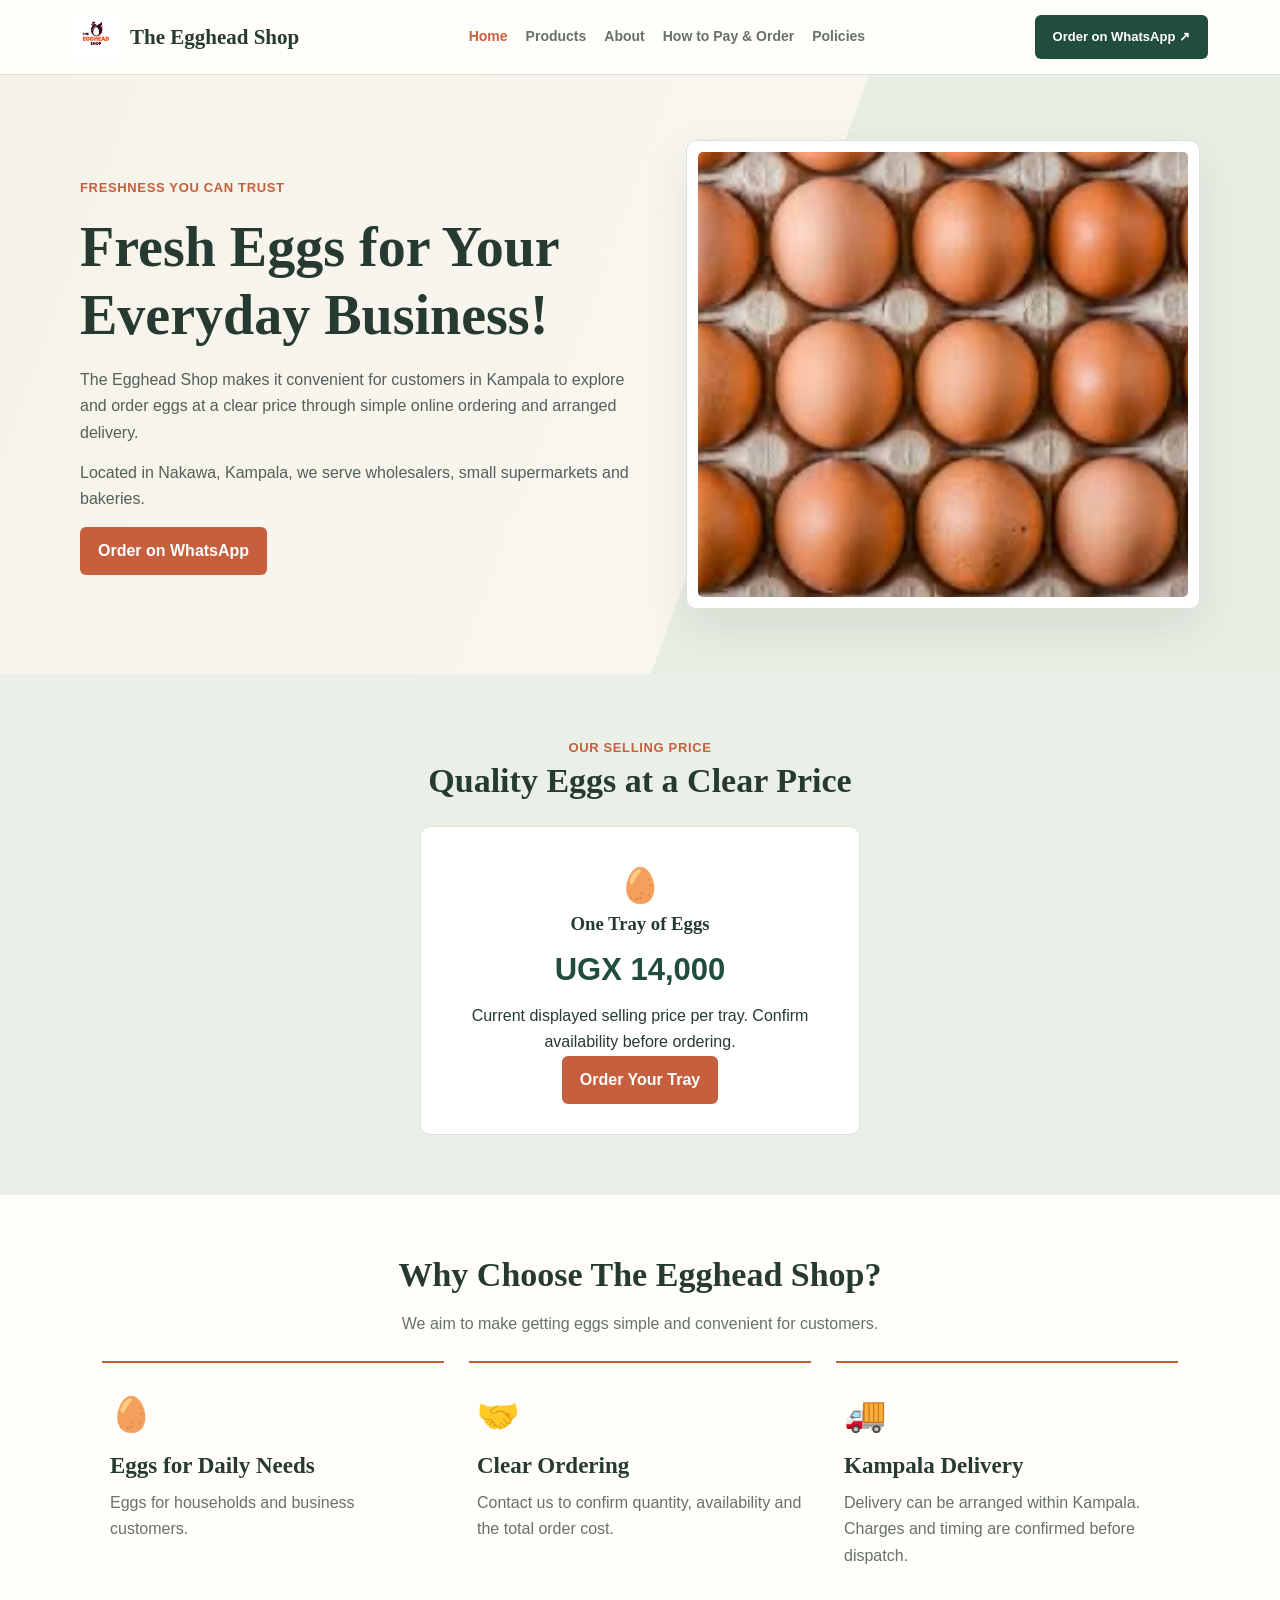
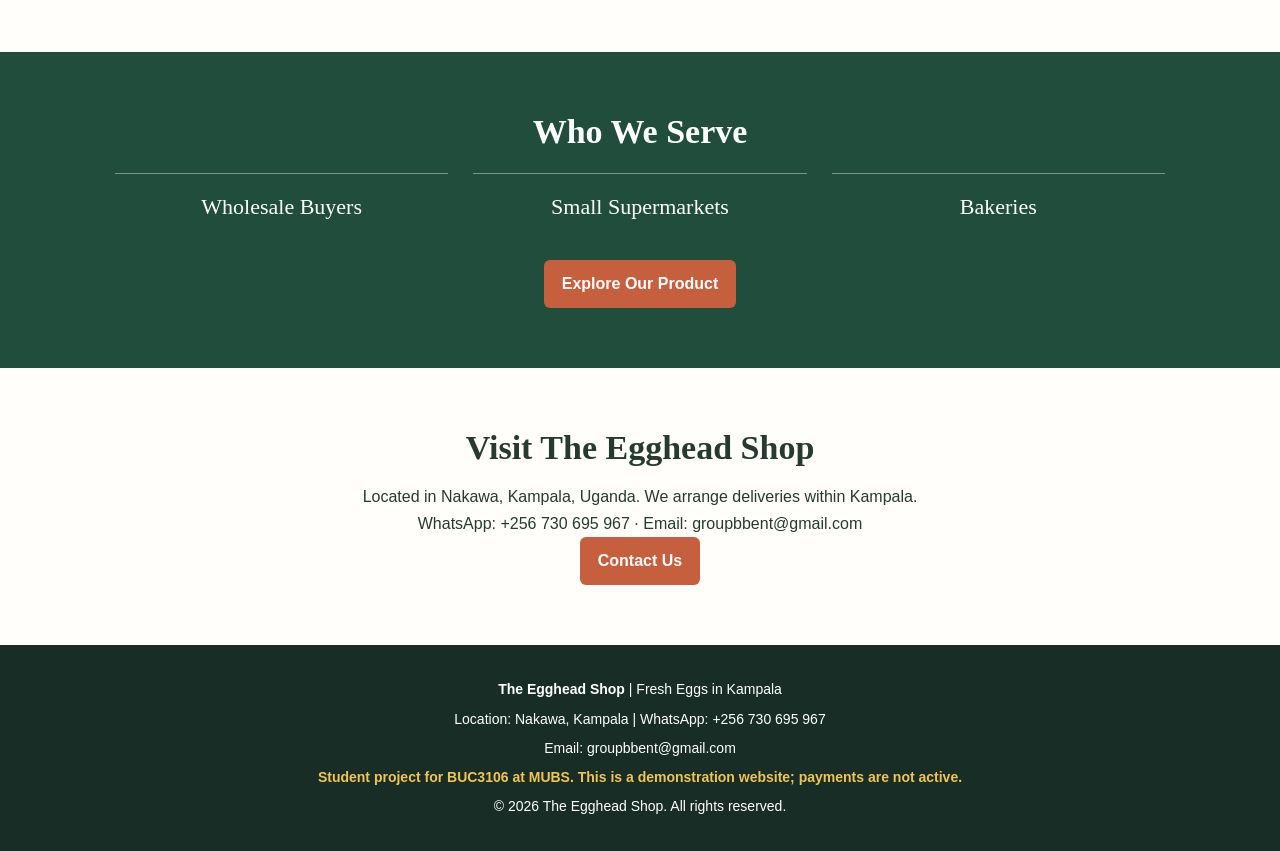
==== commit 0247800c: "Add files via upload Update Egghead Shop website and add all pictures" ====
--- a/index.html
+++ b/index.html
@@ -10,7 +10,7 @@
 <body>
 <header>
 <nav class="navbar" aria-label="Main navigation">
-<a class="logo" href="index.html"><span class="logo-mark" aria-hidden="true"></span><span>The Egghead Shop</span></a>
+<a class="logo" href="index.html"><img class="site-logo" src="images/egghead-logo.jpeg" alt="The Egghead Shop logo"><span>The Egghead Shop</span></a>
 <div class="nav-links">
 <a href="index.html" aria-current="page">Home</a>
 <a href="products.html" >Products</a>
@@ -30,7 +30,7 @@
 <p>Located in Nakawa, Kampala, we serve wholesalers, small supermarkets and bakeries.</p>
 <a class="btn" href="https://wa.me/256730695967" target="_blank" rel="noopener noreferrer">Order on WhatsApp</a>
 </div>
-<div class="hero-image"><img src="images/images.avif" alt="Eggs arranged in an egg tray"></div>
+<div class="hero-image"><img src="images/eggs-tray-closeup.jpeg" alt="Eggs arranged in an egg tray"></div>
 </section>
 <section class="section price-section center">
 <span class="small-heading">OUR SELLING PRICE</span>
--- a/style.css
+++ b/style.css
@@ -10,6 +10,7 @@
 .navbar{max-width:1180px;margin:auto;padding:13px 22px;display:flex;align-items:center;justify-content:space-between;gap:18px;flex-wrap:wrap}
 .logo{display:flex;align-items:center;gap:10px;font:700 21px Georgia,serif;white-space:nowrap}
 .logo-mark{width:21px;height:27px;background:var(--yellow);border:1px solid var(--yellow-dark);border-radius:50% 50% 48% 48%/58% 58% 42% 42%;transform:rotate(9deg)}
+.site-logo{width:48px;height:48px;object-fit:contain;border-radius:6px}
 .nav-links{display:flex;gap:18px;align-items:center;flex-wrap:wrap}
 .nav-links a{font-size:14px;font-weight:700;color:var(--muted)}
 .nav-links a:hover,.nav-links a[aria-current="page"]{color:var(--rust)}
@@ -41,6 +42,9 @@
 .page-heading h1{font-size:clamp(32px,4vw,44px);margin:10px 0}
 .page-heading p{max-width:720px;margin:auto;color:var(--muted)}
 .product-grid{display:grid;grid-template-columns:repeat(auto-fit,minmax(240px,1fr));gap:24px}
+.gallery-title{text-align:center;margin:38px 0 18px;font-size:29px}
+.egg-gallery{display:grid;grid-template-columns:repeat(auto-fit,minmax(180px,1fr));gap:16px}
+.egg-gallery img{width:100%;height:210px;object-fit:cover;border-radius:9px;border:1px solid var(--border)}
 .product-card,.policy-card,.payment-card{border:1px solid var(--border);border-radius:11px;overflow:hidden;background:white}
 .product-card img{width:100%;height:220px;object-fit:cover}
 .product-info{padding:22px}
